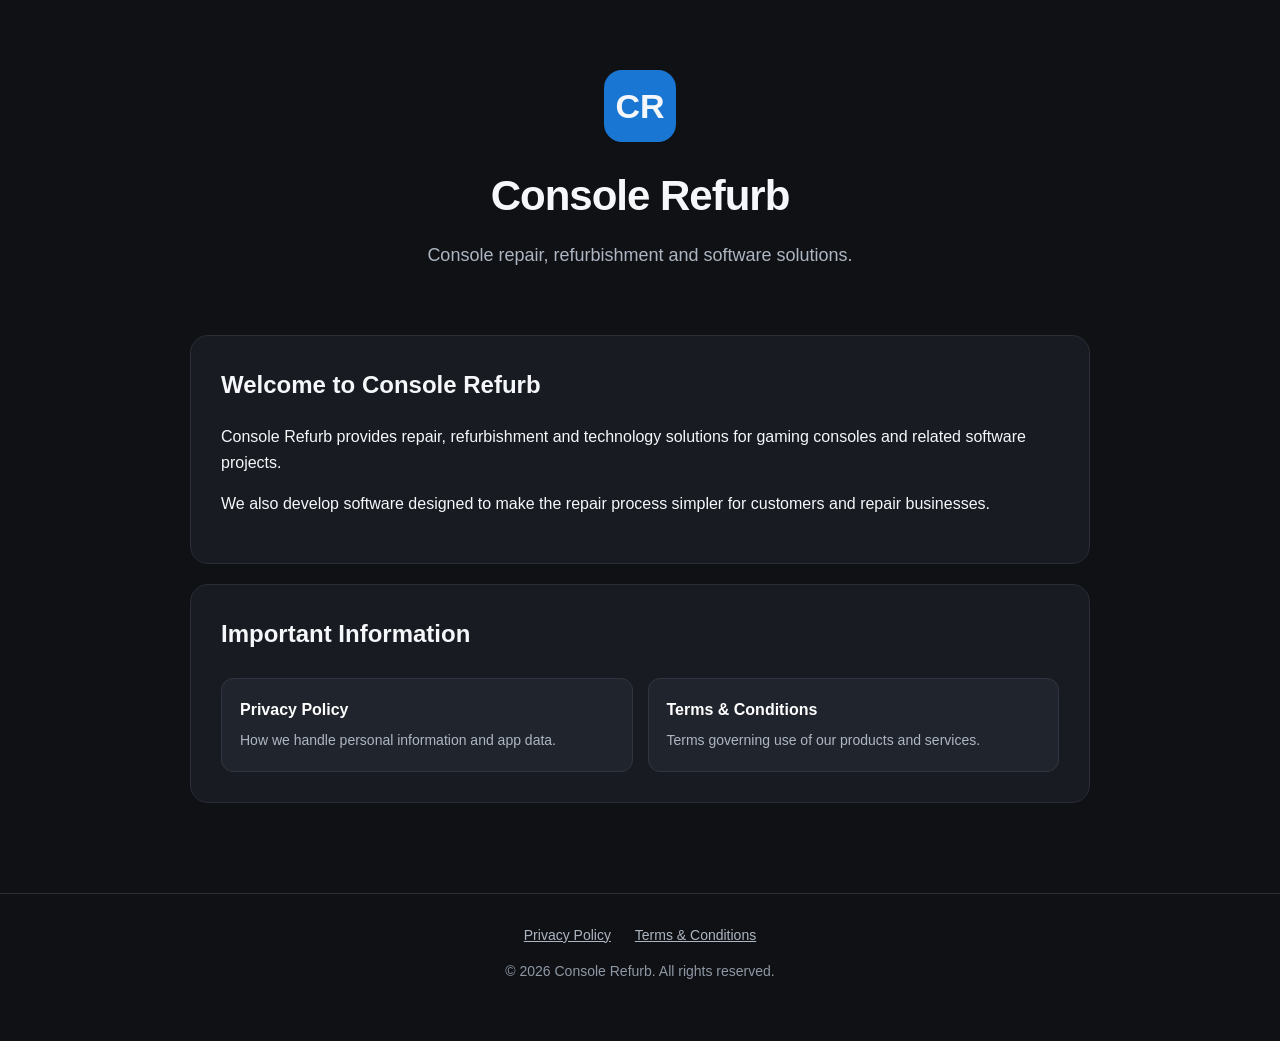
==== index.html @ b17b98ec "Create index.html" ====
<!DOCTYPE html>
<html lang="en">
<head>
  <meta charset="UTF-8">
  <meta name="viewport" content="width=device-width, initial-scale=1.0">

  <title>Console Refurb</title>

  <meta
    name="description"
    content="Console Refurb - repair, refurbishment and software solutions for gaming consoles."
  >

  <style>
    * {
      box-sizing: border-box;
    }

    body {
      margin: 0;
      font-family: Arial, Helvetica, sans-serif;
      background: #0f1115;
      color: #f5f7fa;
      line-height: 1.6;
    }

    .container {
      width: min(900px, 92%);
      margin: 0 auto;
    }

    header {
      padding: 70px 0 45px;
      text-align: center;
    }

    .logo {
      width: 72px;
      height: 72px;
      margin: 0 auto 20px;
      border-radius: 18px;
      background: #1976d2;
      display: flex;
      align-items: center;
      justify-content: center;
      font-size: 34px;
      font-weight: bold;
    }

    h1 {
      margin: 0;
      font-size: 42px;
      letter-spacing: -1px;
    }

    .tagline {
      margin: 12px auto 0;
      max-width: 600px;
      color: #aeb6c2;
      font-size: 18px;
    }

    main {
      padding: 20px 0 70px;
    }

    .card {
      background: #181b21;
      border: 1px solid #292e37;
      border-radius: 18px;
      padding: 30px;
      margin-bottom: 20px;
    }

    .card h2 {
      margin-top: 0;
    }

    .links {
      display: grid;
      grid-template-columns: repeat(auto-fit, minmax(220px, 1fr));
      gap: 15px;
      margin-top: 25px;
    }

    .link {
      display: block;
      padding: 18px;
      border-radius: 12px;
      background: #20242c;
      color: #ffffff;
      text-decoration: none;
      border: 1px solid #303641;
      transition: 0.2s;
    }

    .link:hover {
      background: #272d36;
      border-color: #1976d2;
    }

    .link strong {
      display: block;
      margin-bottom: 4px;
    }

    .link span {
      color: #aeb6c2;
      font-size: 14px;
    }

    footer {
      padding: 30px 0 45px;
      border-top: 1px solid #292e37;
      text-align: center;
      color: #8f98a5;
      font-size: 14px;
    }

    footer a {
      color: #aeb6c2;
      margin: 0 10px;
    }

    @media (max-width: 600px) {
      header {
        padding-top: 50px;
      }

      h1 {
        font-size: 34px;
      }

      .card {
        padding: 22px;
      }
    }
  </style>
</head>

<body>

  <header>
    <div class="container">

      <div class="logo">CR</div>

      <h1>Console Refurb</h1>

      <p class="tagline">
        Console repair, refurbishment and software solutions.
      </p>

    </div>
  </header>

  <main>
    <div class="container">

      <section class="card">
        <h2>Welcome to Console Refurb</h2>

        <p>
          Console Refurb provides repair, refurbishment and technology
          solutions for gaming consoles and related software projects.
        </p>

        <p>
          We also develop software designed to make the repair process
          simpler for customers and repair businesses.
        </p>
      </section>

      <section class="card">
        <h2>Important Information</h2>

        <div class="links">

          <a class="link" href="/privacy">
            <strong>Privacy Policy</strong>
            <span>How we handle personal information and app data.</span>
          </a>

          <a class="link" href="/terms">
            <strong>Terms &amp; Conditions</strong>
            <span>Terms governing use of our products and services.</span>
          </a>

        </div>
      </section>

    </div>
  </main>

  <footer>
    <div class="container">

      <div>
        <a href="/privacy">Privacy Policy</a>
        <a href="/terms">Terms &amp; Conditions</a>
      </div>

      <p>
        &copy; 2026 Console Refurb. All rights reserved.
      </p>

    </div>
  </footer>

</body>
</html>
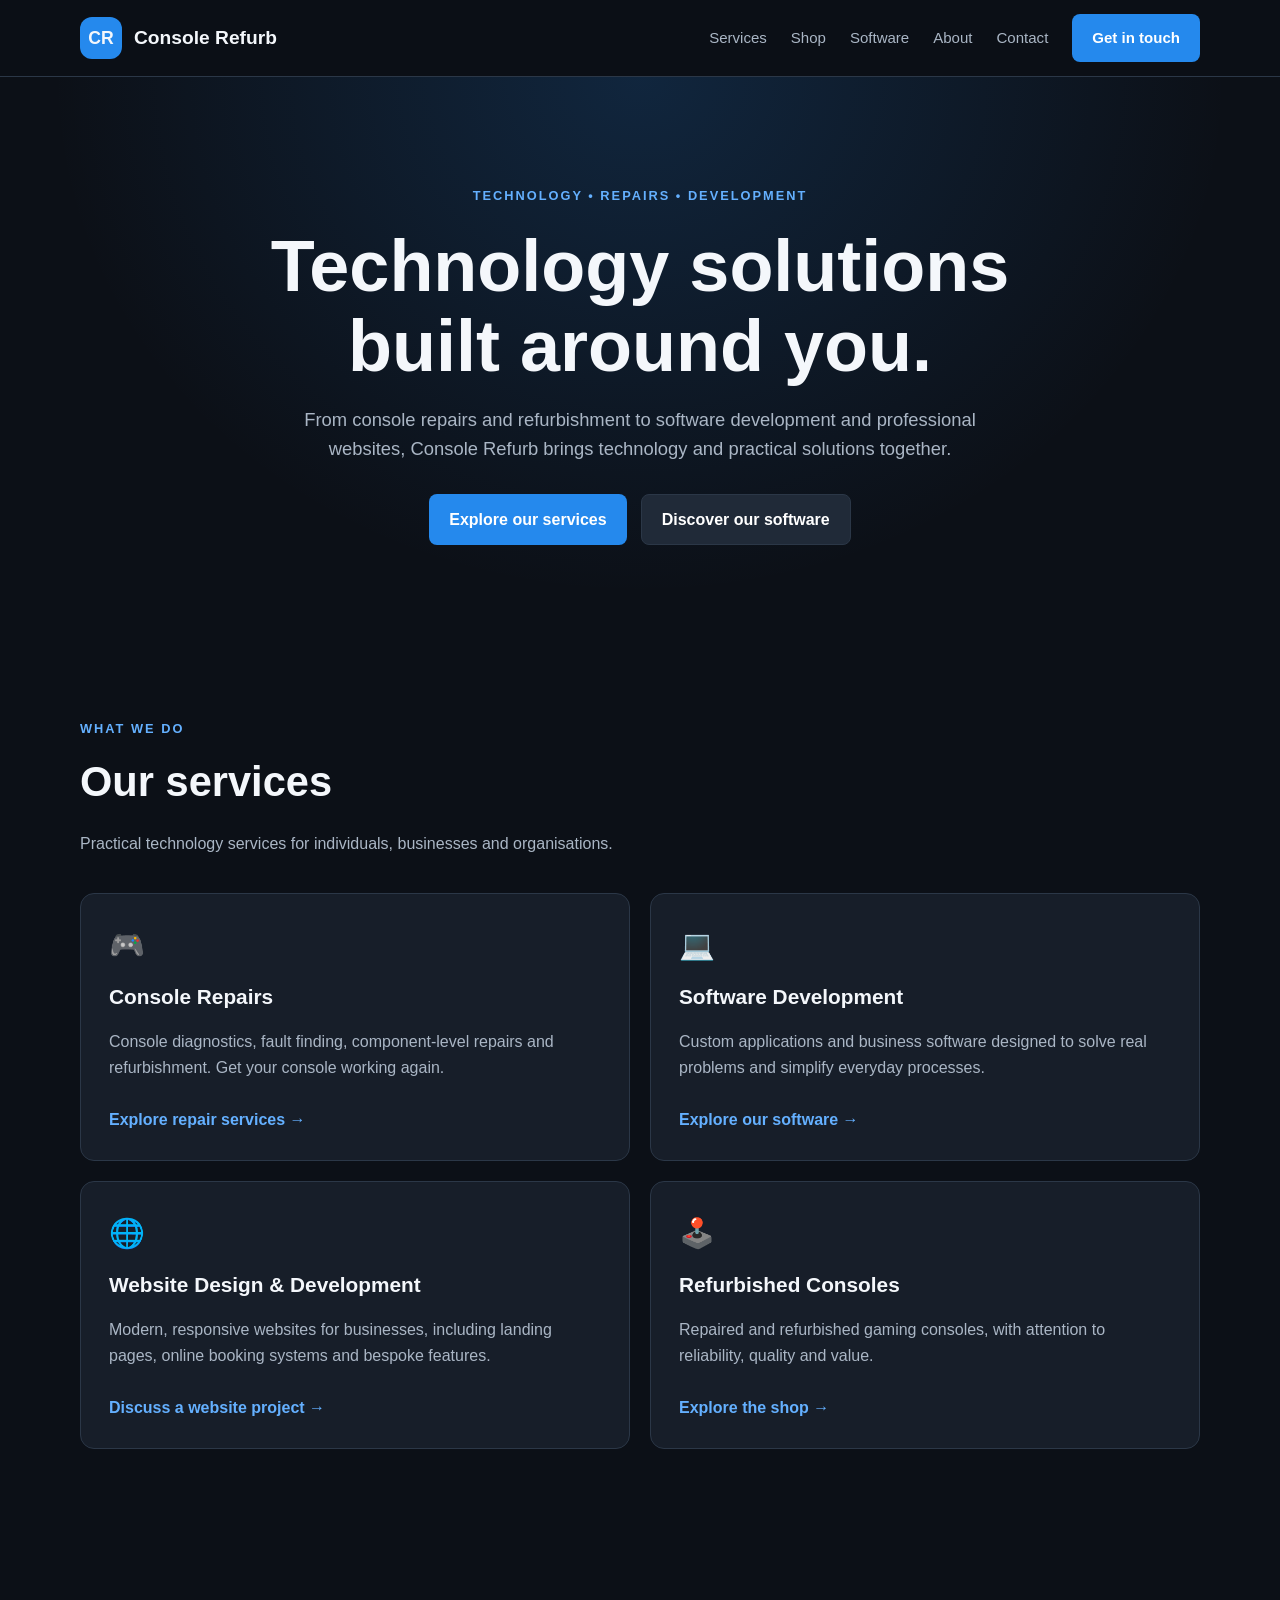
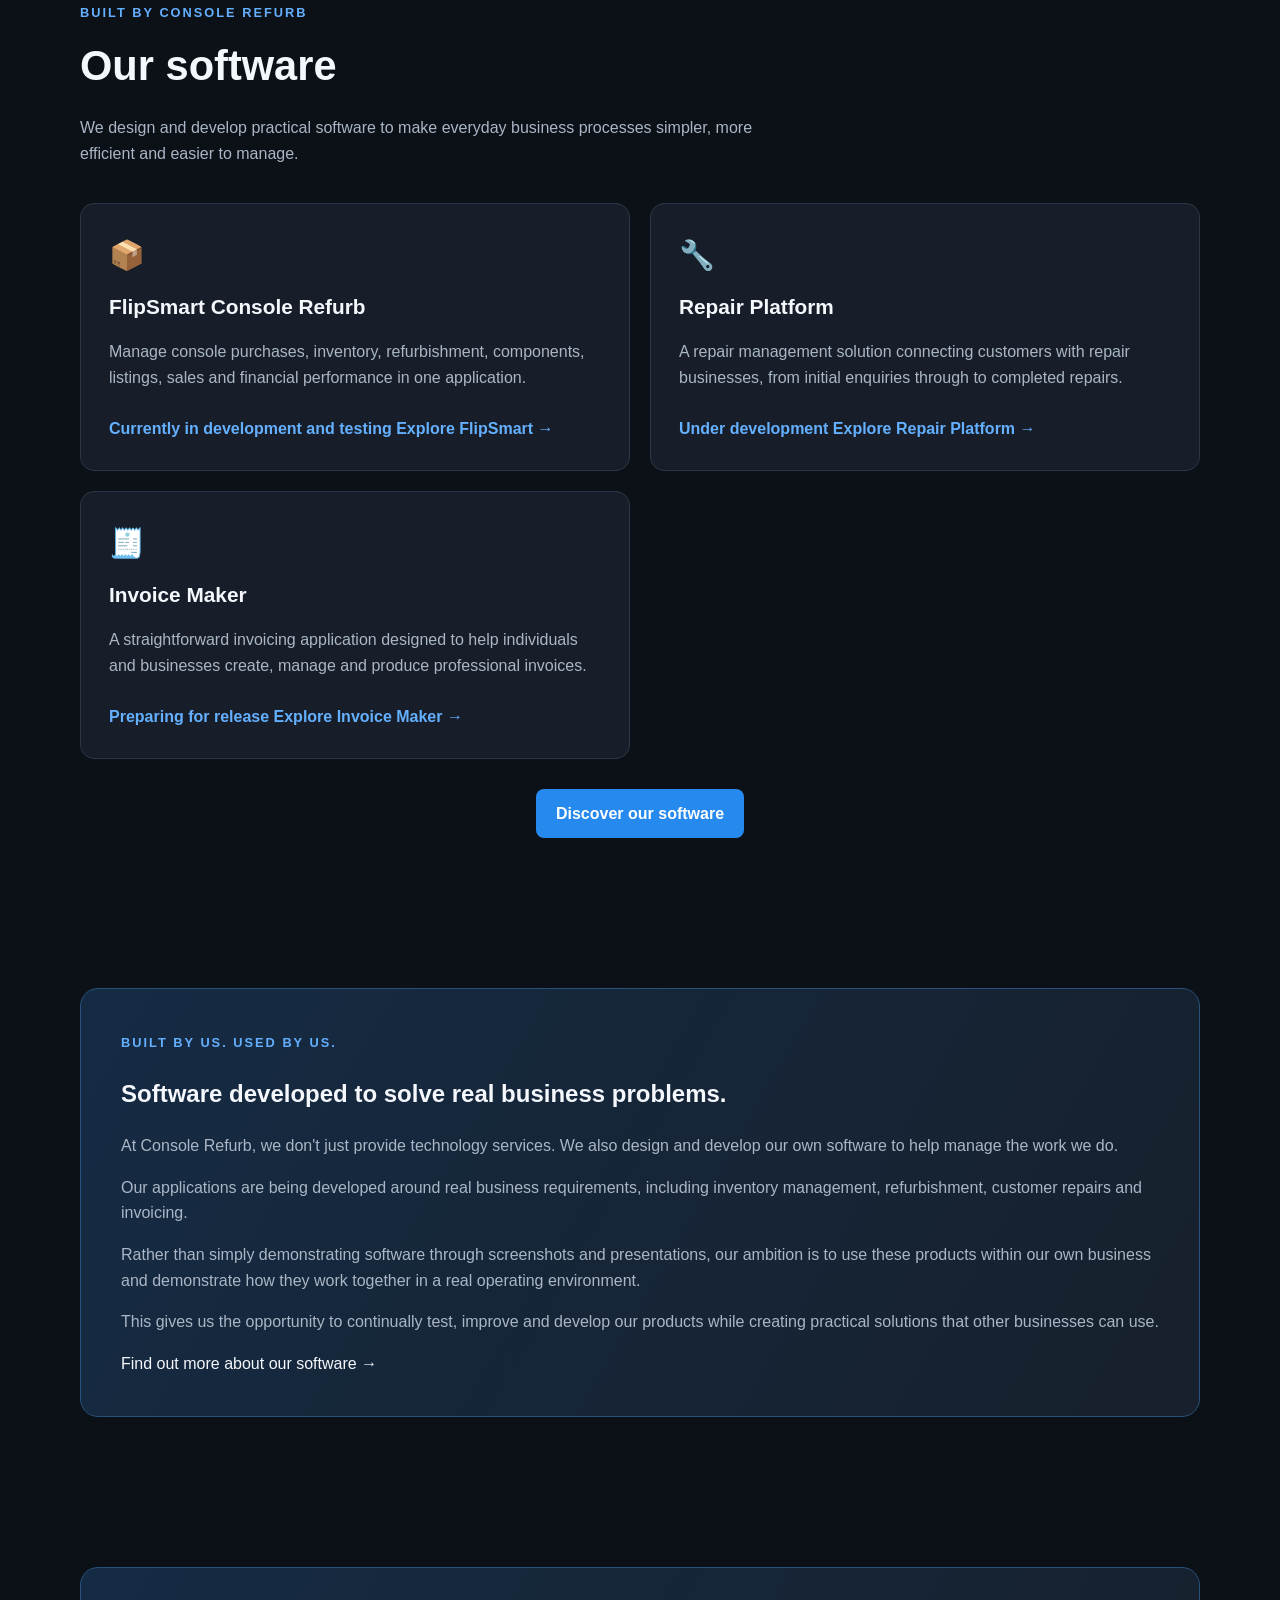
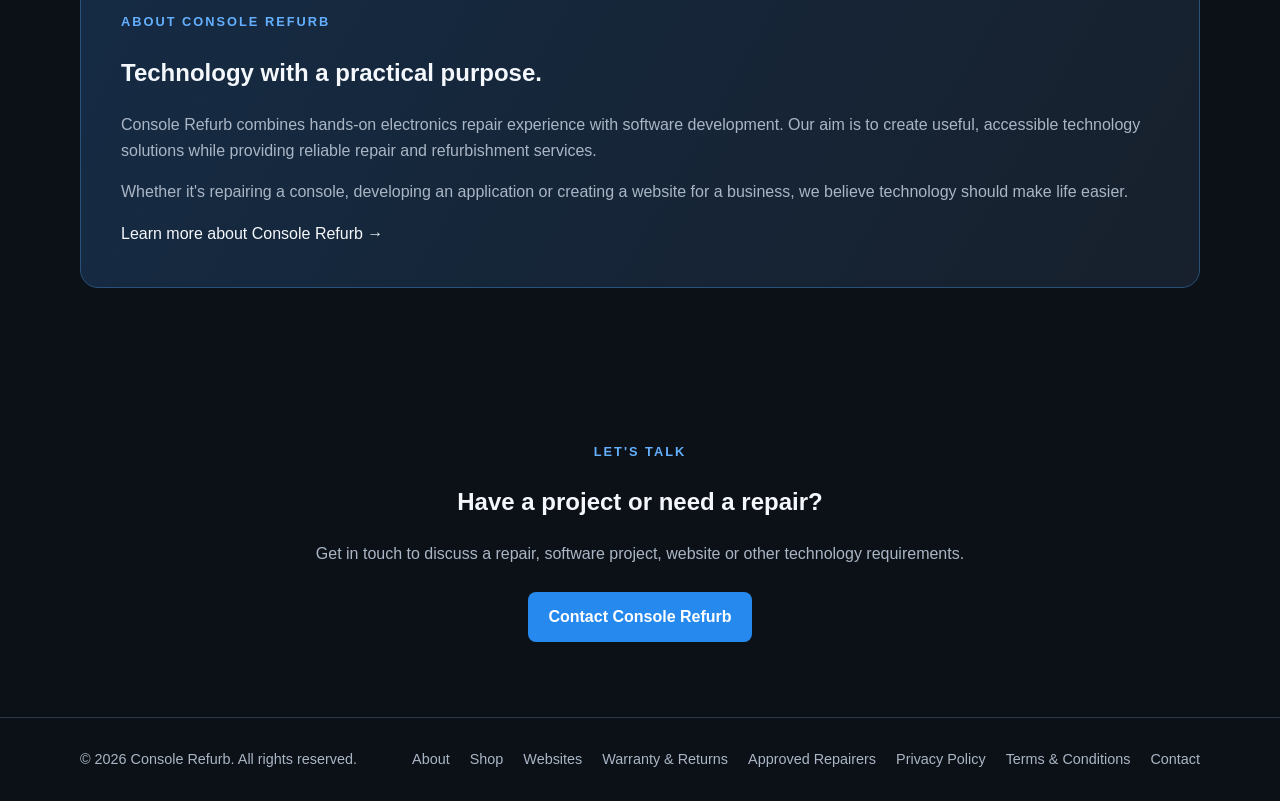
==== commit e02a7334: "Prepare Console Refurb website for launch" ====
--- a/index.html
+++ b/index.html
@@ -1,211 +1,445 @@
 <!DOCTYPE html>
+
 <html lang="en">
+
 <head>
-  <meta charset="UTF-8">
-  <meta name="viewport" content="width=device-width, initial-scale=1.0">
-
-  <title>Console Refurb</title>
-
-  <meta
-    name="description"
-    content="Console Refurb - repair, refurbishment and software solutions for gaming consoles."
-  >
-
-  <style>
-    * {
-      box-sizing: border-box;
-    }
-
-    body {
-      margin: 0;
-      font-family: Arial, Helvetica, sans-serif;
-      background: #0f1115;
-      color: #f5f7fa;
-      line-height: 1.6;
-    }
-
-    .container {
-      width: min(900px, 92%);
-      margin: 0 auto;
-    }
-
-    header {
-      padding: 70px 0 45px;
-      text-align: center;
-    }
-
-    .logo {
-      width: 72px;
-      height: 72px;
-      margin: 0 auto 20px;
-      border-radius: 18px;
-      background: #1976d2;
-      display: flex;
-      align-items: center;
-      justify-content: center;
-      font-size: 34px;
-      font-weight: bold;
-    }
-
-    h1 {
-      margin: 0;
-      font-size: 42px;
-      letter-spacing: -1px;
-    }
-
-    .tagline {
-      margin: 12px auto 0;
-      max-width: 600px;
-      color: #aeb6c2;
-      font-size: 18px;
-    }
-
-    main {
-      padding: 20px 0 70px;
-    }
-
-    .card {
-      background: #181b21;
-      border: 1px solid #292e37;
-      border-radius: 18px;
-      padding: 30px;
-      margin-bottom: 20px;
-    }
-
-    .card h2 {
-      margin-top: 0;
-    }
-
-    .links {
-      display: grid;
-      grid-template-columns: repeat(auto-fit, minmax(220px, 1fr));
-      gap: 15px;
-      margin-top: 25px;
-    }
-
-    .link {
-      display: block;
-      padding: 18px;
-      border-radius: 12px;
-      background: #20242c;
-      color: #ffffff;
-      text-decoration: none;
-      border: 1px solid #303641;
-      transition: 0.2s;
-    }
-
-    .link:hover {
-      background: #272d36;
-      border-color: #1976d2;
-    }
-
-    .link strong {
-      display: block;
-      margin-bottom: 4px;
-    }
-
-    .link span {
-      color: #aeb6c2;
-      font-size: 14px;
-    }
-
-    footer {
-      padding: 30px 0 45px;
-      border-top: 1px solid #292e37;
-      text-align: center;
-      color: #8f98a5;
-      font-size: 14px;
-    }
-
-    footer a {
-      color: #aeb6c2;
-      margin: 0 10px;
-    }
-
-    @media (max-width: 600px) {
-      header {
-        padding-top: 50px;
-      }
-
-      h1 {
-        font-size: 34px;
-      }
-
-      .card {
-        padding: 22px;
-      }
-    }
-  </style>
+    <meta charset="UTF-8">
+    <meta name="viewport" content="width=device-width, initial-scale=1.0">
+
+<meta name="description" content="Console Refurb provides console repairs, refurbished gaming consoles, bespoke software development and professional website design.">
+
+<meta name="theme-color" content="#0c1017">
+
+<title>Console Refurb | Technology, Repairs & Development</title>
+
+<link rel="stylesheet" href="style.css">
+
 </head>
 
 <body>
 
-  <header>
-    <div class="container">
-
-      <div class="logo">CR</div>
-
-      <h1>Console Refurb</h1>
-
-      <p class="tagline">
-        Console repair, refurbishment and software solutions.
-      </p>
-
-    </div>
-  </header>
-
-  <main>
-    <div class="container">
-
-      <section class="card">
-        <h2>Welcome to Console Refurb</h2>
+<header>
+    <div class="container navbar">
+
+    <a href="index.html" class="brand">
+        <span class="brand-mark">CR</span>
+        <span>Console Refurb</span>
+    </a>
+
+    <nav aria-label="Main navigation">
+        <a href="#services">Services</a>
+        <a href="shop/">Shop</a>
+        <a href="#software">Software</a>
+        <a href="about/">About</a>
+        <a href="#contact">Contact</a>
+        <a href="mailto:consolerefurb@outlook.com" class="button">
+            Get in touch
+        </a>
+    </nav>
+
+</div>
+
+</header>
+
+<main>
+
+<!-- HERO -->
+
+<section class="hero">
+    <div class="container">
+
+        <span class="eyebrow">
+            Technology • Repairs • Development
+        </span>
+
+        <h1>Technology solutions built around you.</h1>
 
         <p>
-          Console Refurb provides repair, refurbishment and technology
-          solutions for gaming consoles and related software projects.
+            From console repairs and refurbishment to software development
+            and professional websites, Console Refurb brings technology
+            and practical solutions together.
         </p>
 
+        <div class="hero-actions">
+
+            <a href="#services" class="button">
+                Explore our services
+            </a>
+
+            <a href="#software" class="button secondary">
+                Discover our software
+            </a>
+
+        </div>
+
+    </div>
+</section>
+
+
+<!-- SERVICES -->
+
+<section id="services">
+    <div class="container">
+
+        <div class="section-heading">
+
+            <span class="eyebrow">What we do</span>
+
+            <h2>Our services</h2>
+
+            <p>
+                Practical technology services for individuals, businesses
+                and organisations.
+            </p>
+
+        </div>
+
+
+        <div class="grid">
+
+            <article class="card">
+
+                <div class="card-icon">🎮</div>
+
+                <h3>Console Repairs</h3>
+
+                <p>
+                    Console diagnostics, fault finding, component-level repairs
+                    and refurbishment. Get your console working again.
+                </p>
+
+                <a href="repairs/" class="text-link">
+                    Explore repair services →
+                </a>
+
+            </article>
+
+
+            <article class="card">
+
+                <div class="card-icon">💻</div>
+
+                <h3>Software Development</h3>
+
+                <p>
+                    Custom applications and business software designed to solve
+                    real problems and simplify everyday processes.
+                </p>
+
+                <a href="software/" class="text-link">
+                    Explore our software →
+                </a>
+
+            </article>
+
+
+            <article class="card">
+
+                <div class="card-icon">🌐</div>
+
+                <h3>Website Design & Development</h3>
+
+                <p>
+                    Modern, responsive websites for businesses, including
+                    landing pages, online booking systems and bespoke features.
+                </p>
+
+                <a href="websites/" class="text-link">
+                    Discuss a website project →
+                </a>
+
+            </article>
+
+
+            <article class="card">
+
+                <div class="card-icon">🕹️</div>
+
+                <h3>Refurbished Consoles</h3>
+
+                <p>
+                    Repaired and refurbished gaming consoles, with attention
+                    to reliability, quality and value.
+                </p>
+
+                <a href="shop/" class="text-link">
+                    Explore the shop →
+                </a>
+
+            </article>
+
+        </div>
+
+    </div>
+</section>
+
+
+<!-- OUR SOFTWARE -->
+
+<section id="software">
+    <div class="container">
+
+        <div class="section-heading">
+
+            <span class="eyebrow">Built by Console Refurb</span>
+
+            <h2>Our software</h2>
+
+            <p>
+                We design and develop practical software to make everyday
+                business processes simpler, more efficient and easier to manage.
+            </p>
+
+        </div>
+
+
+        <div class="grid">
+
+            <article class="card">
+
+                <div class="card-icon">📦</div>
+
+                <h3>
+                    <a href="software/flipsmart/">
+                        FlipSmart Console Refurb
+                    </a>
+                </h3>
+
+                <p>
+                    Manage console purchases, inventory, refurbishment,
+                    components, listings, sales and financial performance
+                    in one application.
+                </p>
+
+                <span class="text-link">
+                    Currently in development and testing
+                </span>
+
+                <a href="software/flipsmart/" class="text-link">
+                    Explore FlipSmart →
+                </a>
+
+            </article>
+
+
+            <article class="card">
+
+                <div class="card-icon">🔧</div>
+
+                <h3>
+                    <a href="software/repair-platform/">
+                        Repair Platform
+                    </a>
+                </h3>
+
+                <p>
+                    A repair management solution connecting customers
+                    with repair businesses, from initial enquiries
+                    through to completed repairs.
+                </p>
+
+                <span class="text-link">
+                    Under development
+                </span>
+
+                <a href="software/repair-platform/" class="text-link">
+                    Explore Repair Platform →
+                </a>
+
+            </article>
+
+
+            <article class="card">
+
+                <div class="card-icon">🧾</div>
+
+                <h3>
+                    <a href="software/invoice-maker/">
+                        Invoice Maker
+                    </a>
+                </h3>
+
+                <p>
+                    A straightforward invoicing application designed
+                    to help individuals and businesses create,
+                    manage and produce professional invoices.
+                </p>
+
+                <span class="text-link">
+                    Preparing for release
+                </span>
+
+                <a href="software/invoice-maker/" class="text-link">
+                    Explore Invoice Maker →
+                </a>
+
+            </article>
+
+        </div>
+
+
+        <div style="text-align: center; margin-top: 30px;">
+
+            <a href="software/" class="button">
+                Discover our software
+            </a>
+
+        </div>
+
+    </div>
+</section>
+
+
+<!-- BUILT BY US, USED BY US -->
+
+<section>
+    <div class="container">
+
+        <div class="highlight">
+
+            <span class="eyebrow">
+                Built by us. Used by us.
+            </span>
+
+            <h2>Software developed to solve real business problems.</h2>
+
+            <p>
+                At Console Refurb, we don't just provide technology services.
+                We also design and develop our own software to help manage
+                the work we do.
+            </p>
+
+            <p>
+                Our applications are being developed around real business
+                requirements, including inventory management, refurbishment,
+                customer repairs and invoicing.
+            </p>
+
+            <p>
+                Rather than simply demonstrating software through screenshots
+                and presentations, our ambition is to use these products
+                within our own business and demonstrate how they work
+                together in a real operating environment.
+            </p>
+
+            <p>
+                This gives us the opportunity to continually test, improve
+                and develop our products while creating practical solutions
+                that other businesses can use.
+            </p>
+
+            <a href="software/" class="text-link">
+                Find out more about our software →
+            </a>
+
+        </div>
+
+    </div>
+</section>
+
+
+<!-- ABOUT -->
+
+<section id="about">
+    <div class="container">
+
+        <div class="highlight">
+
+            <span class="eyebrow">
+                About Console Refurb
+            </span>
+
+            <h2>Technology with a practical purpose.</h2>
+
+            <p>
+                Console Refurb combines hands-on electronics repair experience
+                with software development. Our aim is to create useful,
+                accessible technology solutions while providing reliable
+                repair and refurbishment services.
+            </p>
+
+            <p>
+                Whether it's repairing a console, developing an application
+                or creating a website for a business, we believe technology
+                should make life easier.
+            </p>
+
+            <a href="about/" class="text-link">
+                Learn more about Console Refurb →
+            </a>
+
+        </div>
+
+    </div>
+</section>
+
+
+<!-- CONTACT -->
+
+<section id="contact" class="contact-section">
+
+    <div class="container">
+
+        <span class="eyebrow">
+            Let's talk
+        </span>
+
+        <h2>Have a project or need a repair?</h2>
+
         <p>
-          We also develop software designed to make the repair process
-          simpler for customers and repair businesses.
+            Get in touch to discuss a repair, software project,
+            website or other technology requirements.
         </p>
-      </section>
-
-      <section class="card">
-        <h2>Important Information</h2>
-
-        <div class="links">
-
-          <a class="link" href="/privacy">
-            <strong>Privacy Policy</strong>
-            <span>How we handle personal information and app data.</span>
-          </a>
-
-          <a class="link" href="/terms">
-            <strong>Terms &amp; Conditions</strong>
-            <span>Terms governing use of our products and services.</span>
-          </a>
-
-        </div>
-      </section>
-
-    </div>
-  </main>
-
-  <footer>
-    <div class="container">
-
-      <div>
-        <a href="/privacy">Privacy Policy</a>
-        <a href="/terms">Terms &amp; Conditions</a>
-      </div>
-
-      <p>
-        &copy; 2026 Console Refurb. All rights reserved.
-      </p>
-
-    </div>
-  </footer>
+
+        <a href="mailto:consolerefurb@outlook.com" class="button">
+            Contact Console Refurb
+        </a>
+
+    </div>
+
+</section>
+
+</main>
+
+<!-- FOOTER -->
+
+<footer>
+
+<div class="container footer-content">
+
+    <span>
+        © <span id="year"></span> Console Refurb.
+        All rights reserved.
+    </span>
+
+    <div class="footer-links">
+
+        <a href="about/">About</a>
+
+        <a href="shop/">Shop</a>
+
+        <a href="websites/">Websites</a>
+
+        <a href="warranty/">Warranty & Returns</a>
+
+        <a href="approved-repairers/">Approved Repairers</a>
+
+        <a href="privacy/">Privacy Policy</a>
+
+        <a href="terms/">Terms & Conditions</a>
+
+        <a href="contact/">Contact</a>
+
+    </div>
+
+</div>
+
+</footer>
+
+<script>
+    document.getElementById("year").textContent =
+        new Date().getFullYear();
+</script>
 
 </body>
 </html>
--- a/style.css
+++ b/style.css
@@ -0,0 +1,265 @@
+:root {
+--background: #0c1017;
+--surface: #171e29;
+--surface-light: #202a38;
+--text: #f4f7fb;
+--muted: #aab6c5;
+--accent: #2589ed;
+--border: #2b3747;
+}
+
+* {
+  box-sizing: border-box;
+  }
+
+html {
+scroll-behavior: smooth;
+}
+
+body {
+margin: 0;
+font-family: Arial, Helvetica, sans-serif;
+background: var(--background);
+color: var(--text);
+line-height: 1.6;
+}
+
+a {
+color: inherit;
+text-decoration: none;
+}
+
+.container {
+width: min(1120px, 92%);
+margin: auto;
+}
+
+header {
+position: sticky;
+top: 0;
+z-index: 10;
+background: rgba(12, 16, 23, 0.96);
+border-bottom: 1px solid var(--border);
+backdrop-filter: blur(12px);
+}
+
+.navbar {
+min-height: 76px;
+display: flex;
+align-items: center;
+justify-content: space-between;
+gap: 24px;
+}
+
+.brand {
+display: flex;
+align-items: center;
+gap: 12px;
+font-size: 1.2rem;
+font-weight: 800;
+}
+
+.brand-mark {
+display: grid;
+place-items: center;
+width: 42px;
+height: 42px;
+border-radius: 12px;
+background: var(--accent);
+font-size: 1.1rem;
+}
+
+nav {
+display: flex;
+align-items: center;
+gap: 24px;
+flex-wrap: wrap;
+}
+
+nav a {
+color: var(--muted);
+font-size: 0.94rem;
+}
+
+nav a:hover {
+color: white;
+}
+
+.button {
+display: inline-flex;
+align-items: center;
+justify-content: center;
+padding: 12px 20px;
+border-radius: 8px;
+background: var(--accent);
+color: white;
+font-weight: 700;
+transition: transform 0.2s, background 0.2s;
+}
+
+.button:hover {
+background: #1475d1;
+transform: translateY(-2px);
+}
+
+.button.secondary {
+background: var(--surface-light);
+border: 1px solid var(--border);
+}
+
+.hero {
+padding: 105px 0 95px;
+text-align: center;
+background:
+radial-gradient(ellipse at top, rgba(37, 137, 237, 0.18), transparent 65%);
+}
+
+.eyebrow {
+color: #64b0ff;
+font-weight: 700;
+letter-spacing: 2px;
+text-transform: uppercase;
+font-size: 0.8rem;
+}
+
+.hero h1 {
+max-width: 850px;
+margin: 18px auto;
+font-size: clamp(2.5rem, 6vw, 4.5rem);
+line-height: 1.12;
+}
+
+.hero p {
+max-width: 690px;
+margin: 0 auto 30px;
+color: var(--muted);
+font-size: 1.15rem;
+}
+
+.hero-actions {
+display: flex;
+justify-content: center;
+gap: 14px;
+flex-wrap: wrap;
+}
+
+section {
+padding: 75px 0;
+}
+
+.section-heading {
+max-width: 700px;
+margin-bottom: 36px;
+}
+
+.section-heading h2 {
+margin: 8px 0;
+font-size: clamp(1.8rem, 4vw, 2.6rem);
+}
+
+.section-heading p {
+color: var(--muted);
+}
+
+.grid {
+display: grid;
+grid-template-columns: repeat(2, minmax(0, 1fr));
+gap: 20px;
+}
+
+.card {
+padding: 28px;
+border-radius: 14px;
+background: var(--surface);
+border: 1px solid var(--border);
+}
+
+.card-icon {
+font-size: 1.8rem;
+margin-bottom: 12px;
+}
+
+.card h3 {
+margin: 0 0 10px;
+font-size: 1.3rem;
+}
+
+.card p {
+color: var(--muted);
+}
+
+.card .text-link {
+display: inline-block;
+margin-top: 10px;
+color: #64b0ff;
+font-weight: 700;
+}
+
+.highlight {
+background: linear-gradient(120deg, #152b44, #17202c);
+border: 1px solid #28527b;
+border-radius: 18px;
+padding: 40px;
+}
+
+.highlight p {
+color: var(--muted);
+}
+
+.contact-section {
+text-align: center;
+}
+
+.contact-section p {
+color: var(--muted);
+max-width: 650px;
+margin: 12px auto 25px;
+}
+
+footer {
+border-top: 1px solid var(--border);
+padding: 30px 0;
+color: var(--muted);
+font-size: 0.9rem;
+}
+
+.footer-content {
+display: flex;
+justify-content: space-between;
+align-items: center;
+gap: 20px;
+flex-wrap: wrap;
+}
+
+.footer-links {
+display: flex;
+gap: 20px;
+}
+
+.footer-links a:hover {
+color: white;
+}
+
+@media (max-width: 760px) {
+.navbar {
+align-items: flex-start;
+flex-direction: column;
+padding: 15px 0;
+}
+
+nav {
+gap: 14px;
+}
+
+.grid {
+grid-template-columns: 1fr;
+}
+
+.hero {
+padding: 75px 0;
+}
+
+.highlight {
+padding: 25px;
+}
+}
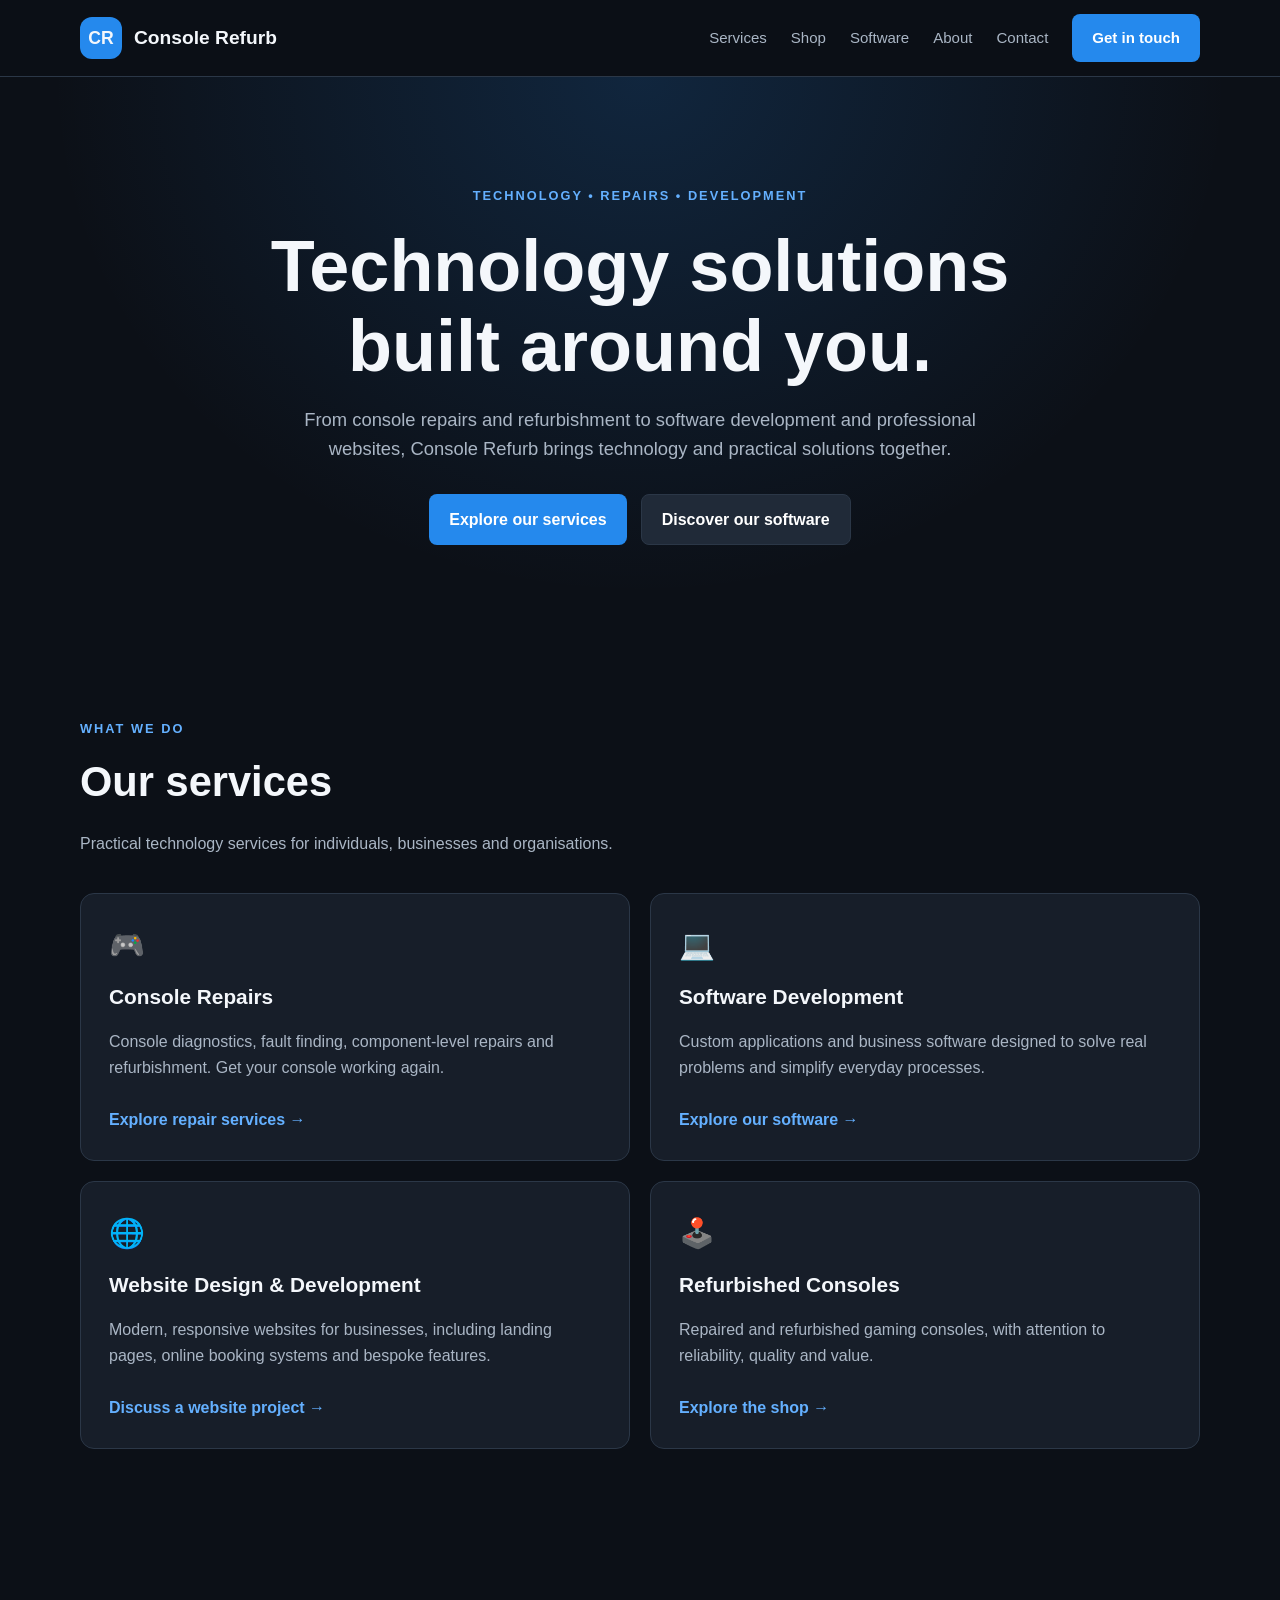
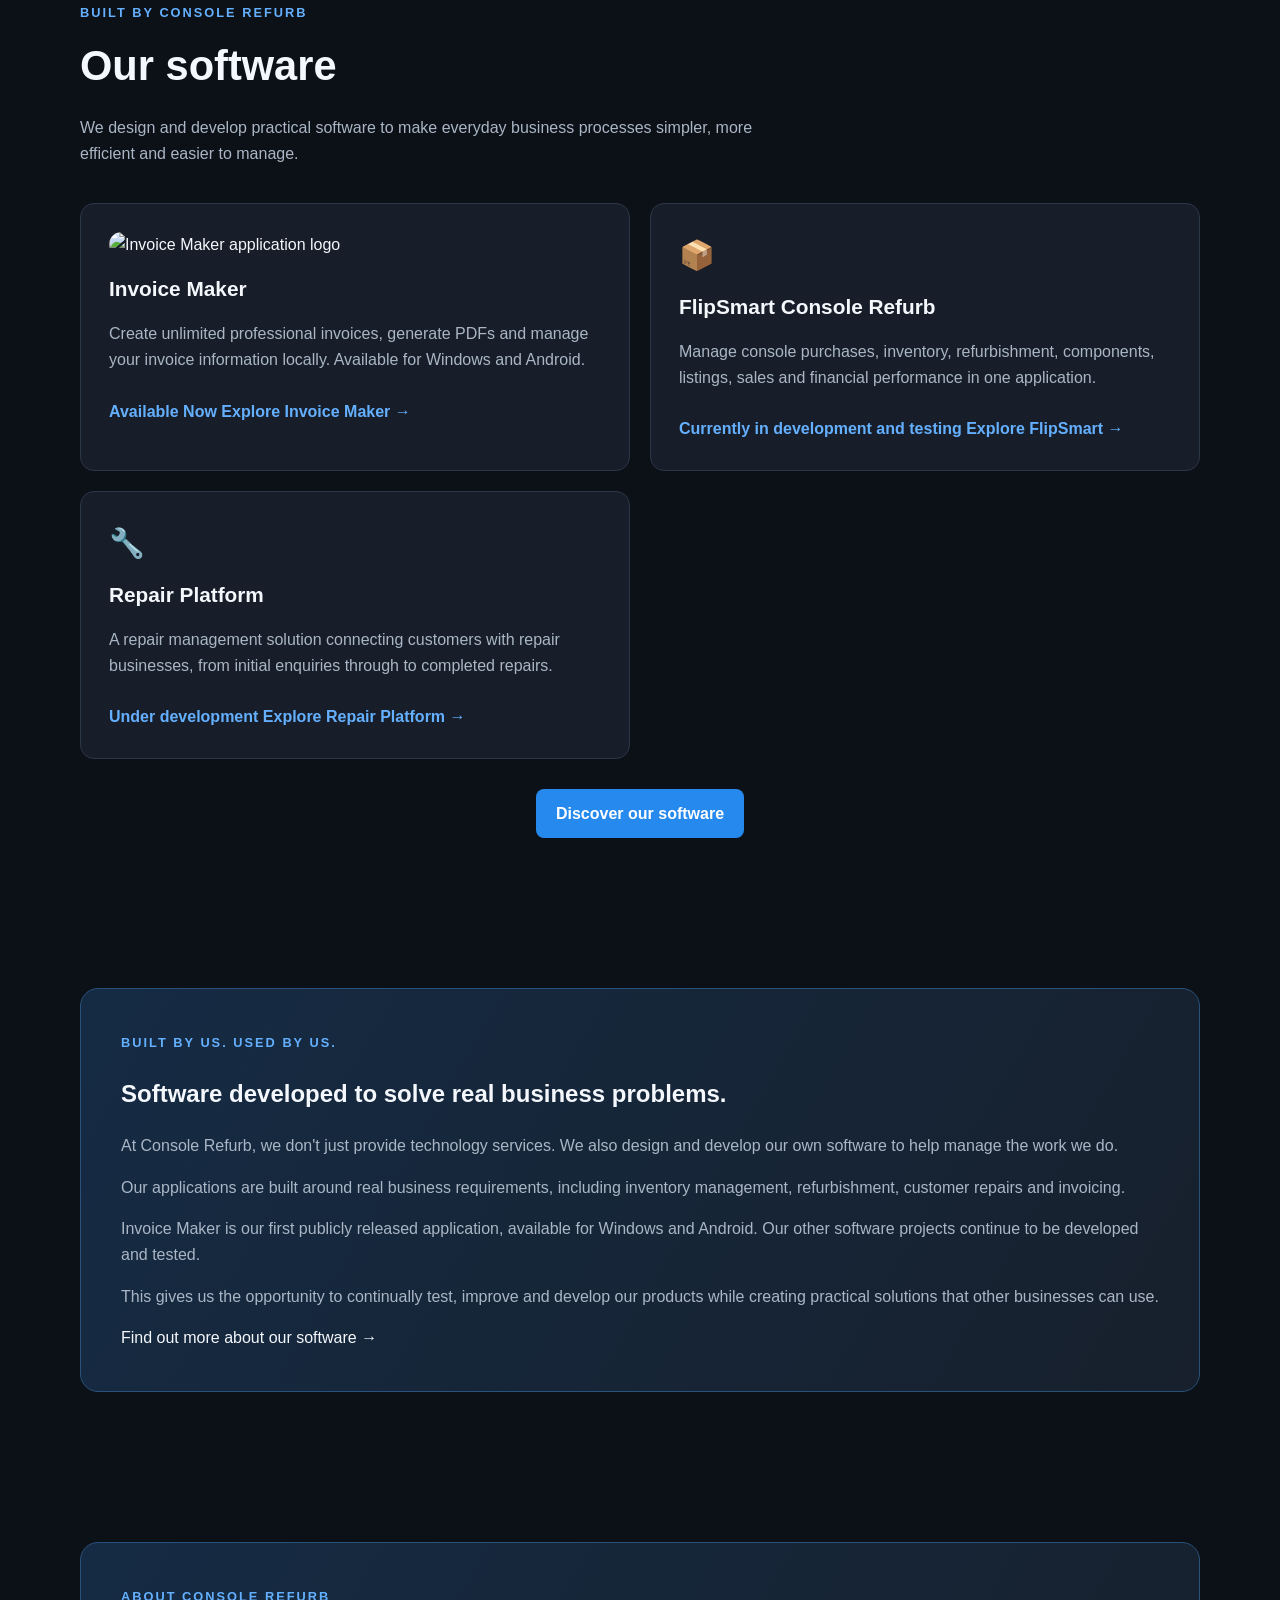
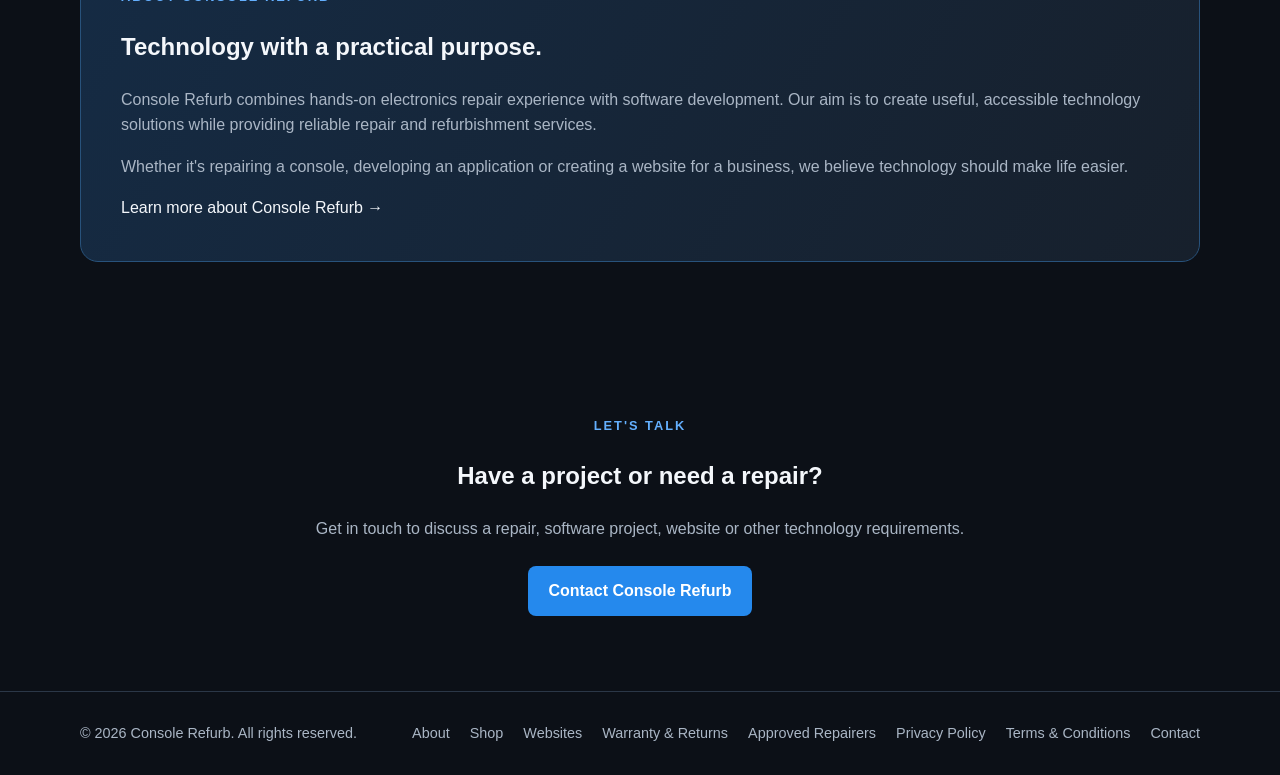
==== commit f25d310b: "Refactor HTML structure and update navigation" ====
--- a/index.html
+++ b/index.html
@@ -1,18 +1,17 @@
 <!DOCTYPE html>
-
 <html lang="en">
 
 <head>
     <meta charset="UTF-8">
     <meta name="viewport" content="width=device-width, initial-scale=1.0">
 
-<meta name="description" content="Console Refurb provides console repairs, refurbished gaming consoles, bespoke software development and professional website design.">
-
-<meta name="theme-color" content="#0c1017">
-
-<title>Console Refurb | Technology, Repairs & Development</title>
-
-<link rel="stylesheet" href="style.css">
+    <meta name="description" content="Console Refurb provides console repairs, refurbished gaming consoles, bespoke software development and professional website design.">
+
+    <meta name="theme-color" content="#0c1017">
+
+    <title>Console Refurb | Technology, Repairs & Development</title>
+
+    <link rel="stylesheet" href="style.css">
 
 </head>
 
@@ -21,24 +20,23 @@
 <header>
     <div class="container navbar">
 
-    <a href="index.html" class="brand">
-        <span class="brand-mark">CR</span>
-        <span>Console Refurb</span>
-    </a>
-
-    <nav aria-label="Main navigation">
-        <a href="#services">Services</a>
-        <a href="shop/">Shop</a>
-        <a href="#software">Software</a>
-        <a href="about/">About</a>
-        <a href="#contact">Contact</a>
-        <a href="mailto:consolerefurb@outlook.com" class="button">
-            Get in touch
+        <a href="index.html" class="brand">
+            <span class="brand-mark">CR</span>
+            <span>Console Refurb</span>
         </a>
-    </nav>
-
-</div>
-
+
+        <nav aria-label="Main navigation">
+            <a href="#services">Services</a>
+            <a href="shop/">Shop</a>
+            <a href="#software">Software</a>
+            <a href="about/">About</a>
+            <a href="#contact">Contact</a>
+            <a href="mailto:consolerefurb@outlook.com" class="button">
+                Get in touch
+            </a>
+        </nav>
+
+    </div>
 </header>
 
 <main>
@@ -94,7 +92,6 @@
 
         </div>
 
-
         <div class="grid">
 
             <article class="card">
@@ -194,6 +191,41 @@
 
 
         <div class="grid">
+
+            <!-- INVOICE MAKER -->
+
+            <article class="card">
+
+                <img
+                    src="software/invoice-maker/app_icon.png"
+                    alt="Invoice Maker application logo"
+                    style="width: 68px; height: 68px; object-fit: contain; border-radius: 14px; margin-bottom: 15px;"
+                >
+
+                <h3>
+                    <a href="software/invoice-maker/">
+                        Invoice Maker
+                    </a>
+                </h3>
+
+                <p>
+                    Create unlimited professional invoices, generate PDFs
+                    and manage your invoice information locally.
+                    Available for Windows and Android.
+                </p>
+
+                <span class="text-link">
+                    Available Now
+                </span>
+
+                <a href="software/invoice-maker/" class="text-link">
+                    Explore Invoice Maker →
+                </a>
+
+            </article>
+
+
+            <!-- FLIPSMART -->
 
             <article class="card">
 
@@ -222,6 +254,8 @@
             </article>
 
 
+            <!-- REPAIR PLATFORM -->
+
             <article class="card">
 
                 <div class="card-icon">🔧</div>
@@ -248,33 +282,6 @@
 
             </article>
 
-
-            <article class="card">
-
-                <div class="card-icon">🧾</div>
-
-                <h3>
-                    <a href="software/invoice-maker/">
-                        Invoice Maker
-                    </a>
-                </h3>
-
-                <p>
-                    A straightforward invoicing application designed
-                    to help individuals and businesses create,
-                    manage and produce professional invoices.
-                </p>
-
-                <span class="text-link">
-                    Preparing for release
-                </span>
-
-                <a href="software/invoice-maker/" class="text-link">
-                    Explore Invoice Maker →
-                </a>
-
-            </article>
-
         </div>
 
 
@@ -310,16 +317,15 @@
             </p>
 
             <p>
-                Our applications are being developed around real business
-                requirements, including inventory management, refurbishment,
+                Our applications are built around real business requirements,
+                including inventory management, refurbishment,
                 customer repairs and invoicing.
             </p>
 
             <p>
-                Rather than simply demonstrating software through screenshots
-                and presentations, our ambition is to use these products
-                within our own business and demonstrate how they work
-                together in a real operating environment.
+                Invoice Maker is our first publicly released application,
+                available for Windows and Android. Our other software
+                projects continue to be developed and tested.
             </p>
 
             <p>
@@ -401,38 +407,39 @@
 
 </main>
 
+
 <!-- FOOTER -->
 
 <footer>
 
-<div class="container footer-content">
-
-    <span>
-        © <span id="year"></span> Console Refurb.
-        All rights reserved.
-    </span>
-
-    <div class="footer-links">
-
-        <a href="about/">About</a>
-
-        <a href="shop/">Shop</a>
-
-        <a href="websites/">Websites</a>
-
-        <a href="warranty/">Warranty & Returns</a>
-
-        <a href="approved-repairers/">Approved Repairers</a>
-
-        <a href="privacy/">Privacy Policy</a>
-
-        <a href="terms/">Terms & Conditions</a>
-
-        <a href="contact/">Contact</a>
-
-    </div>
-
-</div>
+    <div class="container footer-content">
+
+        <span>
+            © <span id="year"></span> Console Refurb.
+            All rights reserved.
+        </span>
+
+        <div class="footer-links">
+
+            <a href="about/">About</a>
+
+            <a href="shop/">Shop</a>
+
+            <a href="websites/">Websites</a>
+
+            <a href="warranty/">Warranty & Returns</a>
+
+            <a href="approved-repairers/">Approved Repairers</a>
+
+            <a href="privacy/">Privacy Policy</a>
+
+            <a href="terms/">Terms & Conditions</a>
+
+            <a href="contact/">Contact</a>
+
+        </div>
+
+    </div>
 
 </footer>
 
